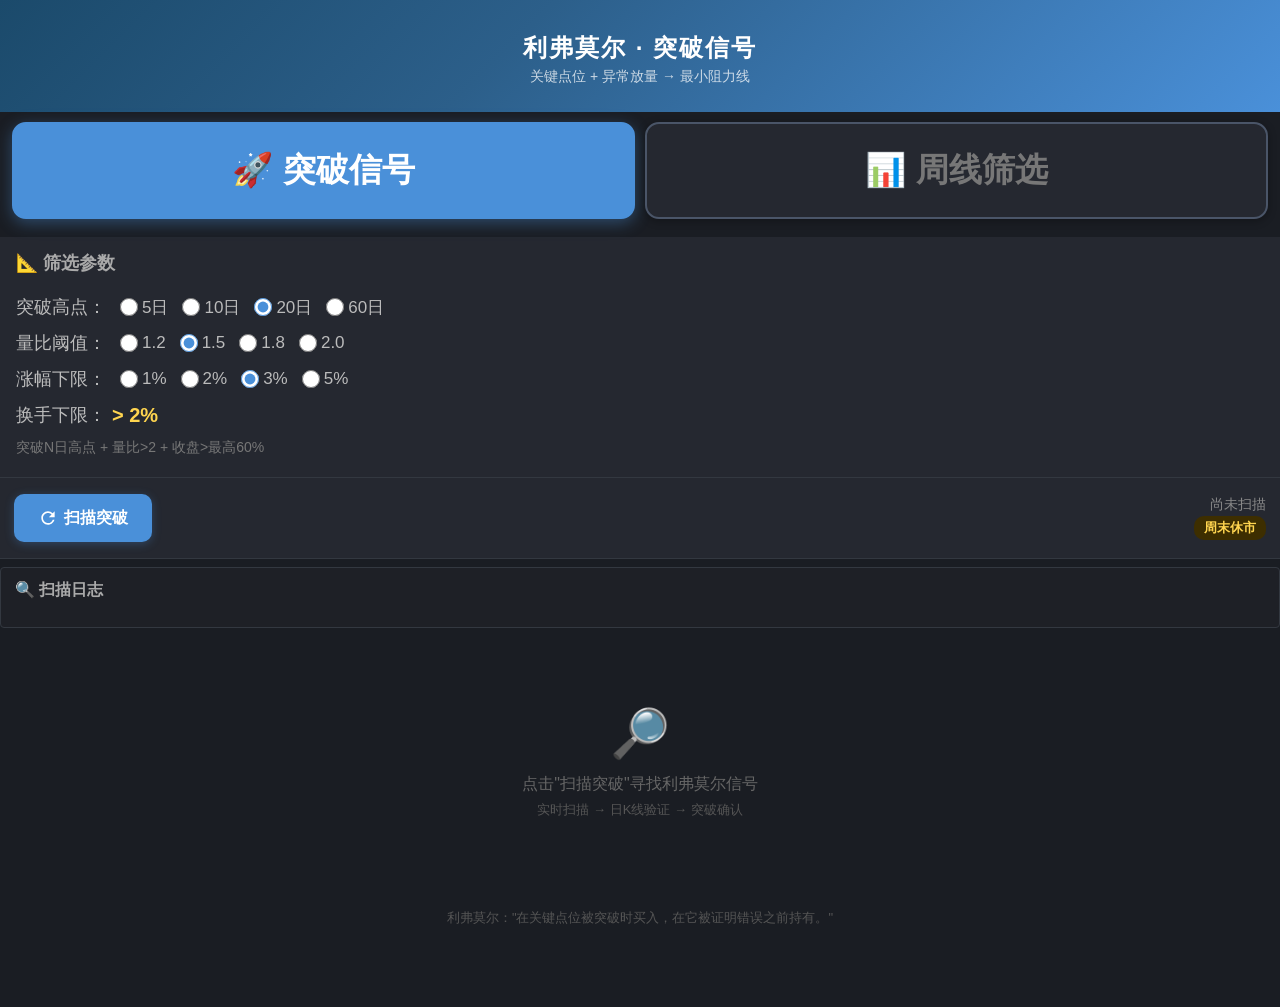
==== index.html @ 4725bd61 "收盘强势阈值从90%降为60%" ====
<!DOCTYPE html>
<html lang="zh-CN">
<head>
    <meta charset="UTF-8">
    <meta name="viewport" content="width=device-width, initial-scale=1.0, viewport-fit=cover">
    <meta name="theme-color" content="#1A1D23">
    <meta name="apple-mobile-web-app-capable" content="yes">
    <meta name="apple-mobile-web-app-status-bar-style" content="black-translucent">
    <meta name="apple-mobile-web-app-title" content="突破信号">
    <meta name="application-name" content="突破信号">
    <title>利弗莫尔突破信号</title>
    <link rel="stylesheet" href="css/style.css?v=3">
    <link rel="manifest" href="manifest.json">
    <link rel="icon" type="image/svg+xml" href="img/icon.svg">
</head>
<body>
    <header class="header">
        <h1 class="header-title">利弗莫尔 · 突破信号</h1>
        <p class="header-subtitle">关键点位 + 异常放量 → 最小阻力线</p>
    </header>

    <!-- 模式切换 -->
    <section class="mode-switch">
        <a href="index.html" class="mode-tab active">🚀 突破信号</a>
        <a href="weekly.html" class="mode-tab">📊 周线筛选</a>
    </section>

    <!-- 参数 -->
    <section class="params-bar" id="paramsBar">
        <div class="params-header">📐 筛选参数</div>
        <div class="params-body" id="paramsBody">
            <div class="param-row">
                <span>突破高点：</span>
                <label class="radio-row"><input type="radio" name="breakDays" id="optDays5"> 5日</label>
                <label class="radio-row"><input type="radio" name="breakDays" id="optDays10"> 10日</label>
                <label class="radio-row"><input type="radio" name="breakDays" id="optDays20" checked> 20日</label>
                <label class="radio-row"><input type="radio" name="breakDays" id="optDays60"> 60日</label>
            </div>
            <div class="param-row">
                <span>量比阈值：</span>
                <label class="radio-row"><input type="radio" name="volRatio" id="optVol12"> 1.2</label>
                <label class="radio-row"><input type="radio" name="volRatio" id="optVol15" checked> 1.5</label>
                <label class="radio-row"><input type="radio" name="volRatio" id="optVol18"> 1.8</label>
                <label class="radio-row"><input type="radio" name="volRatio" id="optVol20"> 2.0</label>
            </div>
            <div class="param-row">
                <span>涨幅下限：</span>
                <label class="radio-row"><input type="radio" name="changeMin" id="optChg1"> 1%</label>
                <label class="radio-row"><input type="radio" name="changeMin" id="optChg2"> 2%</label>
                <label class="radio-row"><input type="radio" name="changeMin" id="optChg3" checked> 3%</label>
                <label class="radio-row"><input type="radio" name="changeMin" id="optChg5"> 5%</label>
            </div>
            <div class="param-row">换手下限：<b>> 2%</b></div>
            <div class="param-row" style="color:#777;font-size:14px;">突破N日高点 + 量比>2 + 收盘>最高60%</div>
        </div>
    </section>

    <!-- 操作 -->
    <section class="action-bar">
        <button id="btnRefresh" class="btn-refresh">
            <svg class="btn-icon-svg" viewBox="0 0 24 24" width="18" height="18"><path d="M17.65 6.35A7.96 7.96 0 0012 4c-4.42 0-7.99 3.58-7.99 8s3.57 8 7.99 8c3.73 0 6.84-2.55 7.73-6h-2.08A5.99 5.99 0 0112 18c-3.31 0-6-2.69-6-6s2.69-6 6-6c1.66 0 3.14.69 4.22 1.78L13 11h7V4l-2.35 2.35z" fill="currentColor"/></svg>
            <span class="btn-text">扫描突破</span>
        </button>
        <div class="refresh-info">
            <span id="lastRefresh" class="last-refresh">尚未扫描</span>
            <span id="marketStatus" class="market-status">--</span>
        </div>
    </section>

    <!-- 加载 -->
    <section id="loadingArea" class="loading-area" style="display:none;">
        <div class="spinner"></div>
        <p id="loadingText" class="loading-text">正在扫描...</p>
        <p id="loadingSub" class="loading-sub"></p>
    </section>

    <!-- 错误 -->
    <section id="errorArea" class="error-area" style="display:none;">
        <p id="errorText" class="error-text"></p>
    </section>

    <!-- 调试 -->
    <section id="debugArea" class="debug-area">
        <div class="debug-header">🔍 扫描日志</div>
        <pre id="debugText" class="debug-text"></pre>
    </section>

    <!-- 结果 -->
    <section id="resultArea" class="result-section" style="display:none;">
        <h2 class="result-title"><span class="result-icon">🚀</span>突破信号<span class="result-badge result-badge-best" id="resultBadge">突破确认</span></h2>
        <p class="result-summary">共 <strong id="countResult">0</strong> 只</p>
        <div id="listResult" class="stock-list"></div>
    </section>

    <!-- 空状态 -->
    <section id="emptyState" class="empty-state">
        <div class="empty-icon">🔎</div>
        <p class="empty-text">点击"扫描突破"寻找利弗莫尔信号</p>
        <p class="empty-hint">实时扫描 → 日K线验证 → 突破确认</p>
    </section>

    <!-- 弹窗 -->
    <section id="modalOverlay" class="modal-overlay" style="display:none;">
        <div class="modal-box">
            <p id="modalMsg" class="modal-msg"></p>
            <div class="modal-btns" id="modalBtns"></div>
        </div>
    </section>

    <footer class="footer">
        <p>利弗莫尔："在关键点位被突破时买入，在它被证明错误之前持有。"</p>
    </footer>

    <script src="js/api.js?v=3"></script>
    <script src="js/filter.js?v=3"></script>
    <script src="js/ui.js?v=3"></script>
    <script src="js/app.js?v=3"></script>
    <script>
        function myAlert(msg) {
            return new Promise(function(resolve) {
                document.getElementById('modalMsg').textContent = msg;
                document.getElementById('modalBtns').innerHTML = '<button class="modal-btn-ok" id="modalOk">确定</button>';
                document.getElementById('modalOverlay').style.display = 'flex';
                document.getElementById('modalOk').onclick = function() {
                    document.getElementById('modalOverlay').style.display = 'none'; resolve();
                };
            });
        }
        function myConfirm(msg) {
            return new Promise(function(resolve) {
                document.getElementById('modalMsg').textContent = msg;
                document.getElementById('modalBtns').innerHTML = '<button class="modal-btn-cancel" id="modalCancel">取消</button><button class="modal-btn-ok" id="modalOk">确定</button>';
                document.getElementById('modalOverlay').style.display = 'flex';
                document.getElementById('modalOk').onclick = function() {
                    document.getElementById('modalOverlay').style.display = 'none'; resolve(true);
                };
                document.getElementById('modalCancel').onclick = function() {
                    document.getElementById('modalOverlay').style.display = 'none'; resolve(false);
                };
            });
        }
        if ('serviceWorker' in navigator) { navigator.serviceWorker.register('sw.js'); }
    </script>
</body>
</html>
---- css/style.css ----
/* ===== 基础 ===== */
*, *::before, *::after { box-sizing: border-box; margin: 0; padding: 0; }

body {
    font-family: -apple-system, BlinkMacSystemFont, "PingFang SC", "Microsoft YaHei", sans-serif;
    font-size: 17px;
    color: #E0E0E0;
    background: #1A1D23;
    min-height: 100vh;
    min-height: 100dvh;
    width: 100%;
    margin: 0;
    padding-bottom: 60px;
    -webkit-font-smoothing: antialiased;
    -webkit-text-size-adjust: 100%;
}
/* 确保所有section全宽 */
.header, .mode-switch, .week-selector, .action-bar,
.loading-area, .error-area, .debug-area, .result-section,
.empty-state, .footer, .params-bar {
    width: 100%;
}

/* ===== 顶部 ===== */
.header {
    background: linear-gradient(135deg, #1B4A6B 0%, #2C5F8A 40%, #4A90D9 100%);
    color: #fff;
    padding: 32px 20px 26px;
    text-align: center;
}
.header-title { font-size: 24px; font-weight: 700; letter-spacing: 2px; }
.header-subtitle { font-size: 14px; opacity: 0.75; margin-top: 4px; }

/* ===== 模式切换 ===== */
.mode-switch {
    display: flex; gap: 10px; background: #1A1D23;
    padding: 10px 12px;
}
.mode-tab {
    flex: 1; padding: 24px 0; text-align: center;
    font-size: 33px; font-weight: 800; text-decoration: none;
    border-radius: 14px; border: 2px solid #4A5568;
    background: #252830; color: #777;
    transition: all 0.2s;
    box-shadow: 0 2px 8px rgba(0,0,0,0.3);
}
.mode-tab.active {
    background: #4A90D9; color: #fff;
    border-color: #4A90D9;
    box-shadow: 0 4px 16px rgba(74,144,217,0.4);
}
.mode-tab:active { transform: scale(0.96); }

/* ===== 周数选择 ===== */
.week-selector {
    background: #252830; padding: 10px 16px 14px;
    display: flex; align-items: center; gap: 8px;
    border-bottom: 1px solid #333840;
}
.week-selector-label { font-size: 17px; color: #CCC; font-weight: 600; }
.week-btn {
    flex: 1; padding: 12px; border: 1.5px solid #4A5568;
    border-radius: 8px; background: #2D3139; font-size: 24px;
    font-weight: 600; color: #999; cursor: pointer;
    transition: all 0.2s; text-align: center;
}
.week-btn.active { background: #4A90D9; color: #fff; border-color: #4A90D9; }

/* ===== 操作栏 ===== */
.action-bar {
    background: #252830;
    padding: 16px;
    display: flex;
    align-items: center;
    justify-content: space-between;
    border-bottom: 1px solid #333840;
}
.btn-refresh {
    display: flex; align-items: center; gap: 6px;
    background: #4A90D9; color: #fff; border: none;
    border-radius: 10px; padding: 12px 24px;
    font-size: 16px; font-weight: 600; cursor: pointer;
    min-height: 48px;
    transition: background 0.2s, transform 0.1s, box-shadow 0.2s;
    box-shadow: 0 2px 10px rgba(74,144,217,0.3);
}
.btn-refresh:hover { background: #3A7BC8; box-shadow: 0 4px 16px rgba(74,144,217,0.4); }
.btn-refresh:active { transform: scale(0.97); }
.btn-refresh:disabled { background: #A0C4E8; cursor: not-allowed; box-shadow: none; }
.btn-icon-svg { flex-shrink: 0; width: 20px; height: 20px; }
.refresh-info { text-align: right; }
.last-refresh { display: block; font-size: 14px; color: #888; }
.market-status { display: inline-block; margin-top: 2px; padding: 3px 10px; border-radius: 10px; font-size: 13px; font-weight: 600; }
.market-status.trading { background: #1A3D1A; color: #66BB6A; }
.market-status.closed { background: #3D2E00; color: #FFD54F; }
.btn-install { background: #2D3139; color: #4A90D9; border: 1.5px solid #4A90D9; border-radius: 8px; padding: 8px 14px; font-size: 14px; font-weight: 600; cursor: pointer; white-space: nowrap; }

/* ===== 筛选参数 ===== */
.params-bar { background: #252830; margin: 8px 0 0; border-bottom: 1px solid #333840; }
.params-header {
    padding: 14px 16px;
    font-size: 18px; color: #AAA; font-weight: 600;
    user-select: none;
}
.params-body { padding: 0 16px 14px; display: block; }
.param-row { font-size: 18px; color: #BBB; padding: 6px 0; display: flex; align-items: center; gap: 6px; }
.param-row b { color: #FFD54F; font-size: 20px; }

/* ===== 加载 ===== */
.loading-area { background: #252830; padding: 44px 20px; text-align: center; margin: 8px 0; }
.spinner {
    width: 36px; height: 36px;
    border: 3px solid #333840; border-top-color: #4A90D9;
    border-radius: 50%; animation: spin 0.7s linear infinite;
    margin: 0 auto 12px;
}
@keyframes spin { to { transform: rotate(360deg); } }
.loading-text { color: #AAA; font-size: 16px; }
.loading-sub { font-size: 14px; color: #777; margin-top: 4px; }

/* ===== 错误 ===== */
.error-area {
    background: #3D1A1A; margin: 8px 0; padding: 16px 18px;
    border-radius: 8px; border-left: 4px solid #FF6B6B;
}
.error-text { color: #FF8A80; font-size: 15px; }

/* ===== 调试 ===== */
.debug-area { background: #1E2026; margin: 8px 0; border: 1px solid #333840; border-radius: 4px; }
.debug-header { font-size: 16px; font-weight: 600; color: #AAA; padding: 12px 14px; }
.debug-text {
    font-size: 18px; font-family: "SF Mono","Menlo","Consolas",monospace;
    color: #CCC; padding: 0 14px 14px;
    white-space: pre-wrap; word-break: break-all;
    max-height: 400px; overflow-y: auto; line-height: 1.6;
}

/* ===== 结果区 ===== */
.result-section { margin: 8px 0; }
.result-title {
    background: #252830; padding: 16px; font-size: 16px;
    font-weight: 700; color: #CCC;
    display: flex; align-items: center; gap: 8px;
    border-radius: 10px 10px 0 0;
}
.result-icon { font-size: 20px; }
.result-badge {
    font-size: 12px; font-weight: 500; background: #333840;
    color: #FFD54F; padding: 4px 10px; border-radius: 8px;
}
.result-badge-best { background: #3D2E00; color: #FFD54F; }
.result-summary {
    background: #252830; padding: 8px 16px 12px;
    font-size: 15px; color: #AAA; border-bottom: 1px solid #333840;
}
.result-summary strong { color: #FFD54F; font-size: 24px; }

/* ===== 周涨跌标签 ===== */
.weekly-changes {
    display: flex; gap: 8px; flex-wrap: wrap;
    margin-top: 12px; padding-top: 10px;
    border-top: 1px solid #333840;
}
.week-chip {
    padding: 5px 10px; border-radius: 6px;
    font-size: 13px; font-weight: 600;
}
.week-chip.up { background: #3D1A1A; color: #FF6B6B; }
.week-chip.down { background: #1A3D1A; color: #66BB6A; }

/* ===== 股票卡片 ===== */
.stock-list { background: #1A1D23; padding: 10px 14px 14px; border-radius: 0 0 10px 10px; }
.stock-card {
    background: #252830; border-radius: 12px;
    padding: 16px; margin-bottom: 10px;
    box-shadow: 0 1px 6px rgba(0,0,0,0.3);
}
.stock-card:last-child { margin-bottom: 0; }
.stock-card-header {
    display: flex; justify-content: space-between;
    align-items: flex-start; margin-bottom: 12px;
}
.stock-code { font-size: 14px; color: #777; font-family: "SF Mono","Menlo","Consolas",monospace; margin-right: 8px; }
.stock-name { font-size: 18px; font-weight: 700; color: #E0E0E0; }
.stock-change { font-size: 17px; font-weight: 700; padding: 4px 12px; border-radius: 6px; white-space: nowrap; }
.stock-change.up { color: #FF6B6B; background: #3D1A1A; }
.stock-change.down { color: #66BB6A; background: #1A3D1A; }
.stock-details { display: grid; grid-template-columns: 1fr 1fr; gap: 8px 16px; }
.detail-item { font-size: 14px; }
.detail-label { color: #777; display: block; margin-bottom: 2px; }
.detail-value { color: #CCC; font-weight: 600; }
.detail-next { grid-column: 1 / -1; }
.next-change { font-size: 16px; font-weight: 700; }
.next-change.up { color: #E53935; }
.next-change.down { color: #43A047; }

/* ===== 突破徽章 ===== */
.breakout-badges {
    display: flex; gap: 8px; flex-wrap: wrap;
    margin-top: 12px; padding-top: 10px;
    border-top: 1px solid #333840;
}
.break-badge {
    padding: 6px 12px; border-radius: 6px;
    font-size: 15px; font-weight: 700;
}
.break-badge.fire { background: #3D1A1A; color: #FF6B6B; }
.break-badge.vol { background: #1A2D3D; color: #64B5F6; }
.break-badge.strong { background: #1A3D1A; color: #66BB6A; }

/* ===== 单选按钮行 ===== */
.radio-row {
    display: inline-flex; align-items: center; gap: 4px;
    font-size: 17px; color: #BBB; cursor: pointer;
    margin-left: 8px;
}
.radio-row input[type="radio"] { width: 18px; height: 18px; accent-color: #4A90D9; }

/* ===== 空状态 ===== */
.empty-state { padding: 70px 20px; text-align: center; color: #666; }
.empty-icon { font-size: 48px; margin-bottom: 12px; }
.empty-text { font-size: 16px; margin-bottom: 6px; }
.empty-hint { font-size: 13px; color: #555; }

/* ===== 自定义弹窗 ===== */
.modal-overlay {
    position: fixed; top: 0; left: 0; right: 0; bottom: 0;
    background: rgba(0,0,0,0.7); z-index: 9999;
    display: flex; align-items: center; justify-content: center;
}
.modal-box {
    background: #2D3139; border-radius: 20px; padding: 40px 32px 28px;
    width: 90%; max-width: 420px; text-align: center;
    box-shadow: 0 12px 40px rgba(0,0,0,0.5);
}
.modal-msg { font-size: 22px; color: #E0E0E0; margin-bottom: 28px; line-height: 1.5; }
.modal-btns { display: flex; gap: 16px; justify-content: center; }
.modal-btns button {
    flex: 1; padding: 16px; border-radius: 12px; border: none;
    font-size: 20px; font-weight: 600; cursor: pointer;
    min-height: 56px;
}
.modal-btn-ok { background: #4A90D9; color: #fff; }
.modal-btn-cancel { background: #444A55; color: #CCC; }

/* ===== 底部 ===== */
.footer { text-align: center; padding: 20px; font-size: 13px; color: #555; }

/* ===== 手机全宽适配 ===== */
.stock-details { gap: 10px 20px; }
.detail-item { font-size: 15px; }
.stock-card { padding: 18px 16px; margin-bottom: 12px; }
.action-bar { padding: 16px 14px; }
.result-title { padding: 18px 14px; font-size: 18px; }
.refresh-info { text-align: right; }
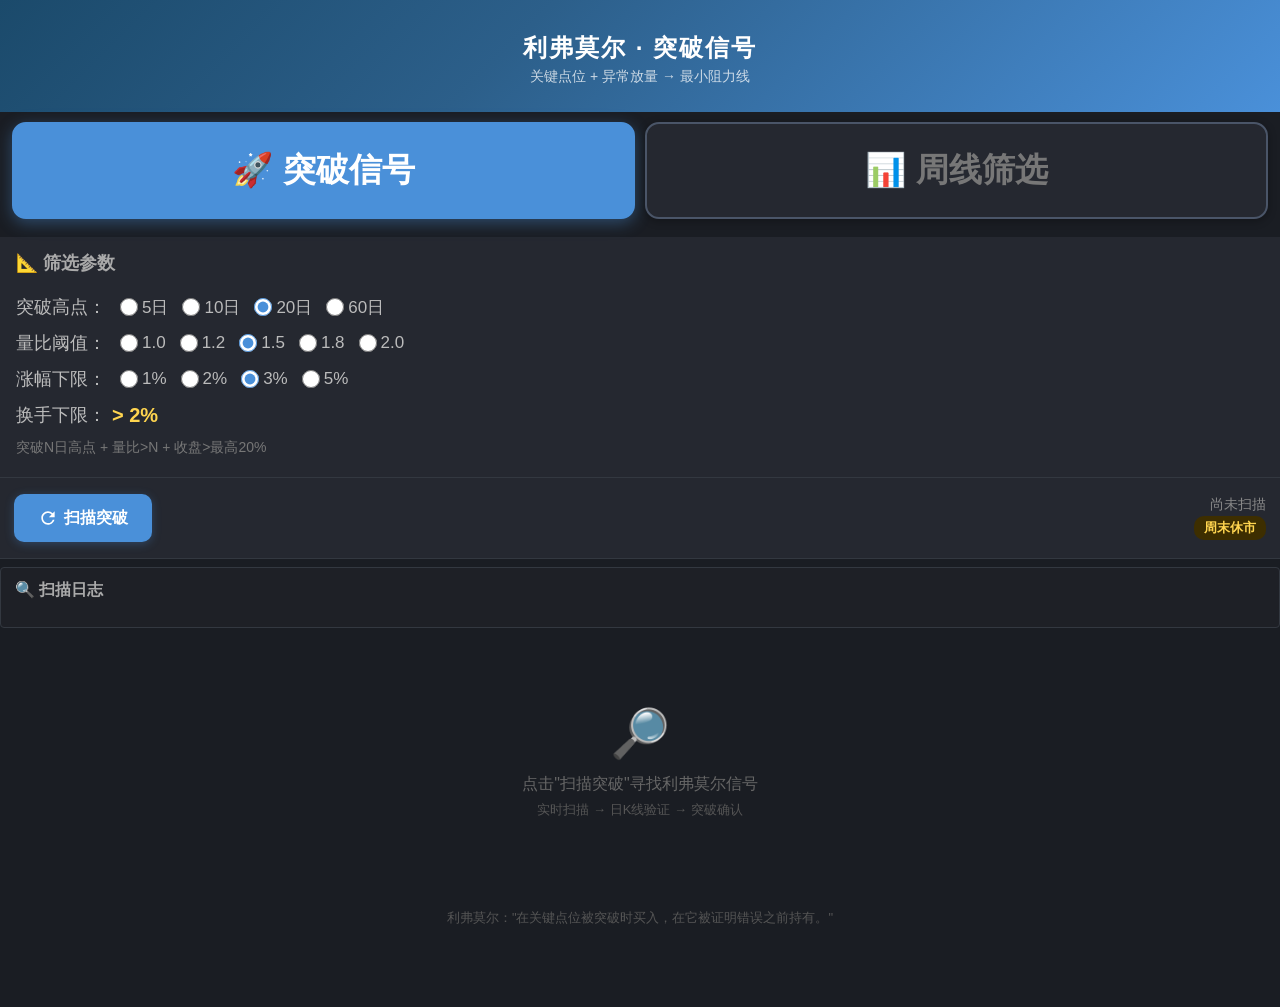
==== commit 9ad671de: "修复关键bug:日K线含今天导致突破永远失败；收盘阈值20%；量比加1.0选项" ====
--- a/index.html
+++ b/index.html
@@ -38,6 +38,7 @@
             </div>
             <div class="param-row">
                 <span>量比阈值：</span>
+                <label class="radio-row"><input type="radio" name="volRatio" id="optVol10"> 1.0</label>
                 <label class="radio-row"><input type="radio" name="volRatio" id="optVol12"> 1.2</label>
                 <label class="radio-row"><input type="radio" name="volRatio" id="optVol15" checked> 1.5</label>
                 <label class="radio-row"><input type="radio" name="volRatio" id="optVol18"> 1.8</label>
@@ -51,7 +52,7 @@
                 <label class="radio-row"><input type="radio" name="changeMin" id="optChg5"> 5%</label>
             </div>
             <div class="param-row">换手下限：<b>> 2%</b></div>
-            <div class="param-row" style="color:#777;font-size:14px;">突破N日高点 + 量比>2 + 收盘>最高60%</div>
+            <div class="param-row" style="color:#777;font-size:14px;">突破N日高点 + 量比>N + 收盘>最高20%</div>
         </div>
     </section>
 
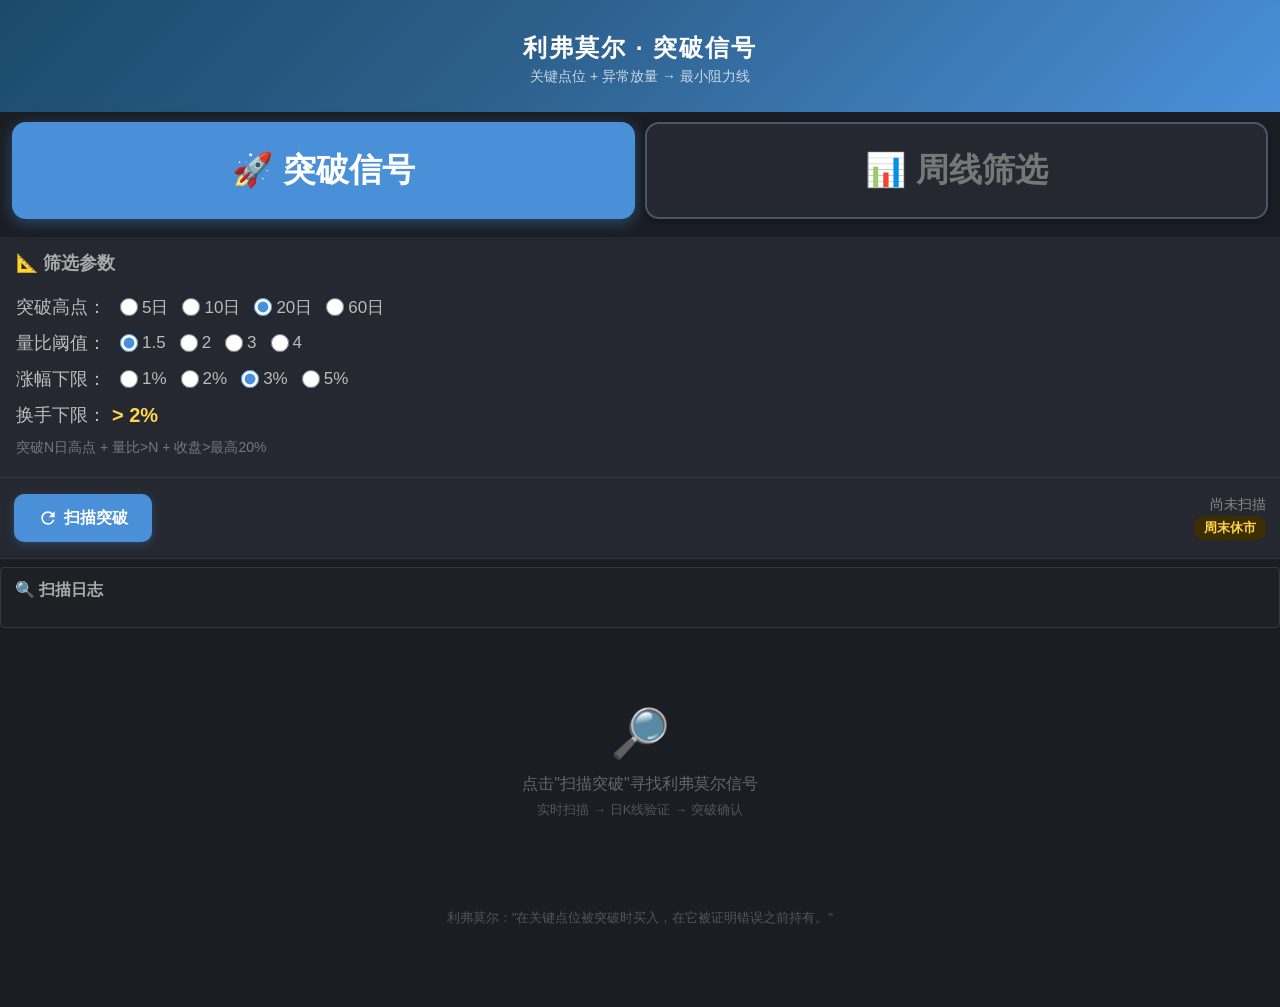
==== commit 262a99c3: "量比选项改为1.5/2/3/4" ====
--- a/index.html
+++ b/index.html
@@ -38,11 +38,10 @@
             </div>
             <div class="param-row">
                 <span>量比阈值：</span>
-                <label class="radio-row"><input type="radio" name="volRatio" id="optVol10"> 1.0</label>
-                <label class="radio-row"><input type="radio" name="volRatio" id="optVol12"> 1.2</label>
                 <label class="radio-row"><input type="radio" name="volRatio" id="optVol15" checked> 1.5</label>
-                <label class="radio-row"><input type="radio" name="volRatio" id="optVol18"> 1.8</label>
-                <label class="radio-row"><input type="radio" name="volRatio" id="optVol20"> 2.0</label>
+                <label class="radio-row"><input type="radio" name="volRatio" id="optVol2"> 2</label>
+                <label class="radio-row"><input type="radio" name="volRatio" id="optVol3"> 3</label>
+                <label class="radio-row"><input type="radio" name="volRatio" id="optVol4"> 4</label>
             </div>
             <div class="param-row">
                 <span>涨幅下限：</span>
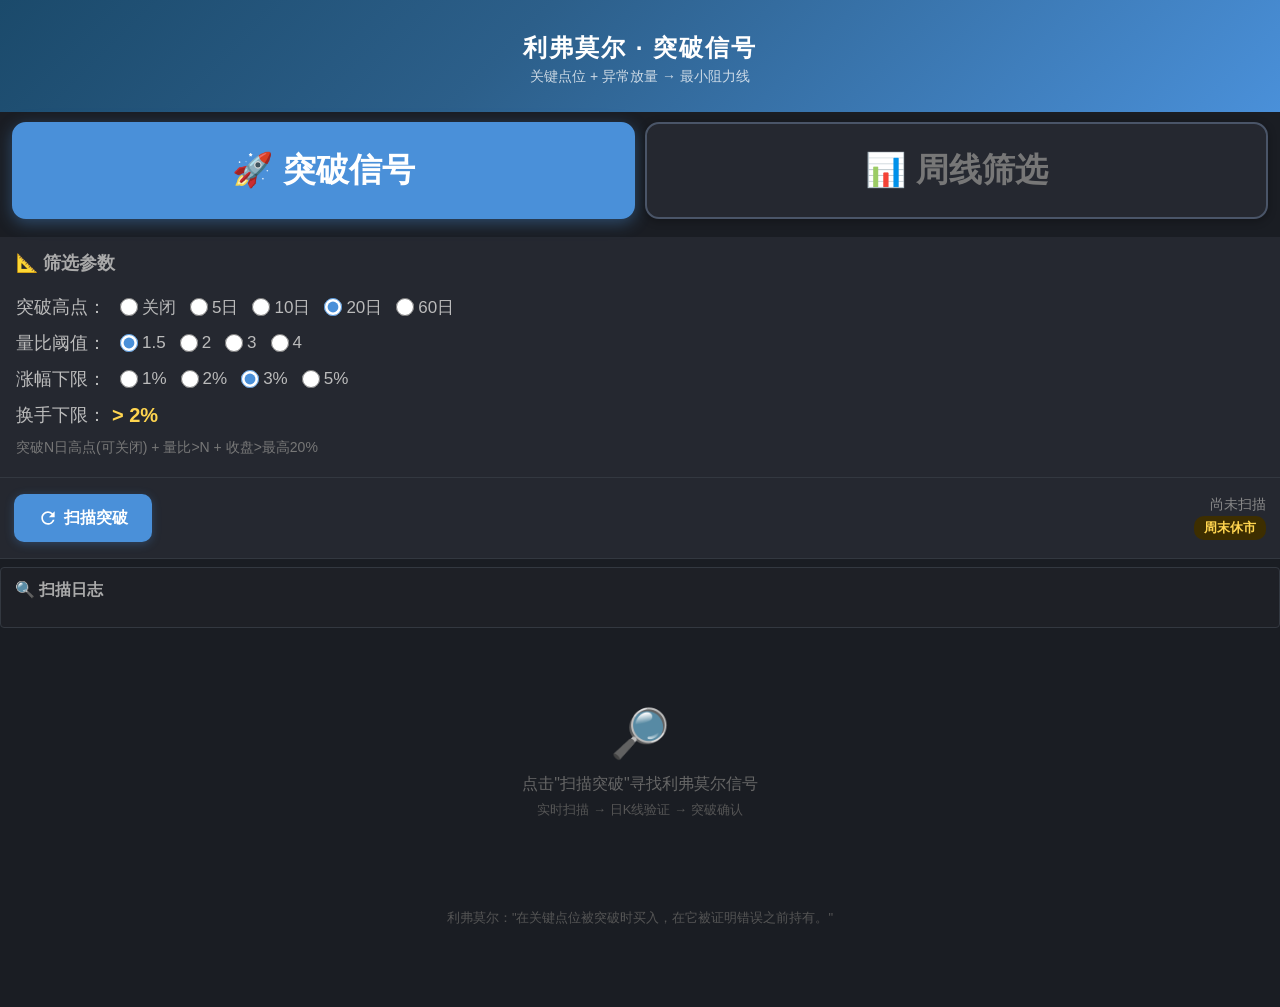
==== commit da5f9486: "突破高点增加关闭选项；量比固定20日均量不受突破天数影响" ====
--- a/index.html
+++ b/index.html
@@ -31,6 +31,7 @@
         <div class="params-body" id="paramsBody">
             <div class="param-row">
                 <span>突破高点：</span>
+                <label class="radio-row"><input type="radio" name="breakDays" id="optDaysOff"> 关闭</label>
                 <label class="radio-row"><input type="radio" name="breakDays" id="optDays5"> 5日</label>
                 <label class="radio-row"><input type="radio" name="breakDays" id="optDays10"> 10日</label>
                 <label class="radio-row"><input type="radio" name="breakDays" id="optDays20" checked> 20日</label>
@@ -51,7 +52,7 @@
                 <label class="radio-row"><input type="radio" name="changeMin" id="optChg5"> 5%</label>
             </div>
             <div class="param-row">换手下限：<b>> 2%</b></div>
-            <div class="param-row" style="color:#777;font-size:14px;">突破N日高点 + 量比>N + 收盘>最高20%</div>
+            <div class="param-row" style="color:#777;font-size:14px;">突破N日高点(可关闭) + 量比>N + 收盘>最高20%</div>
         </div>
     </section>
 
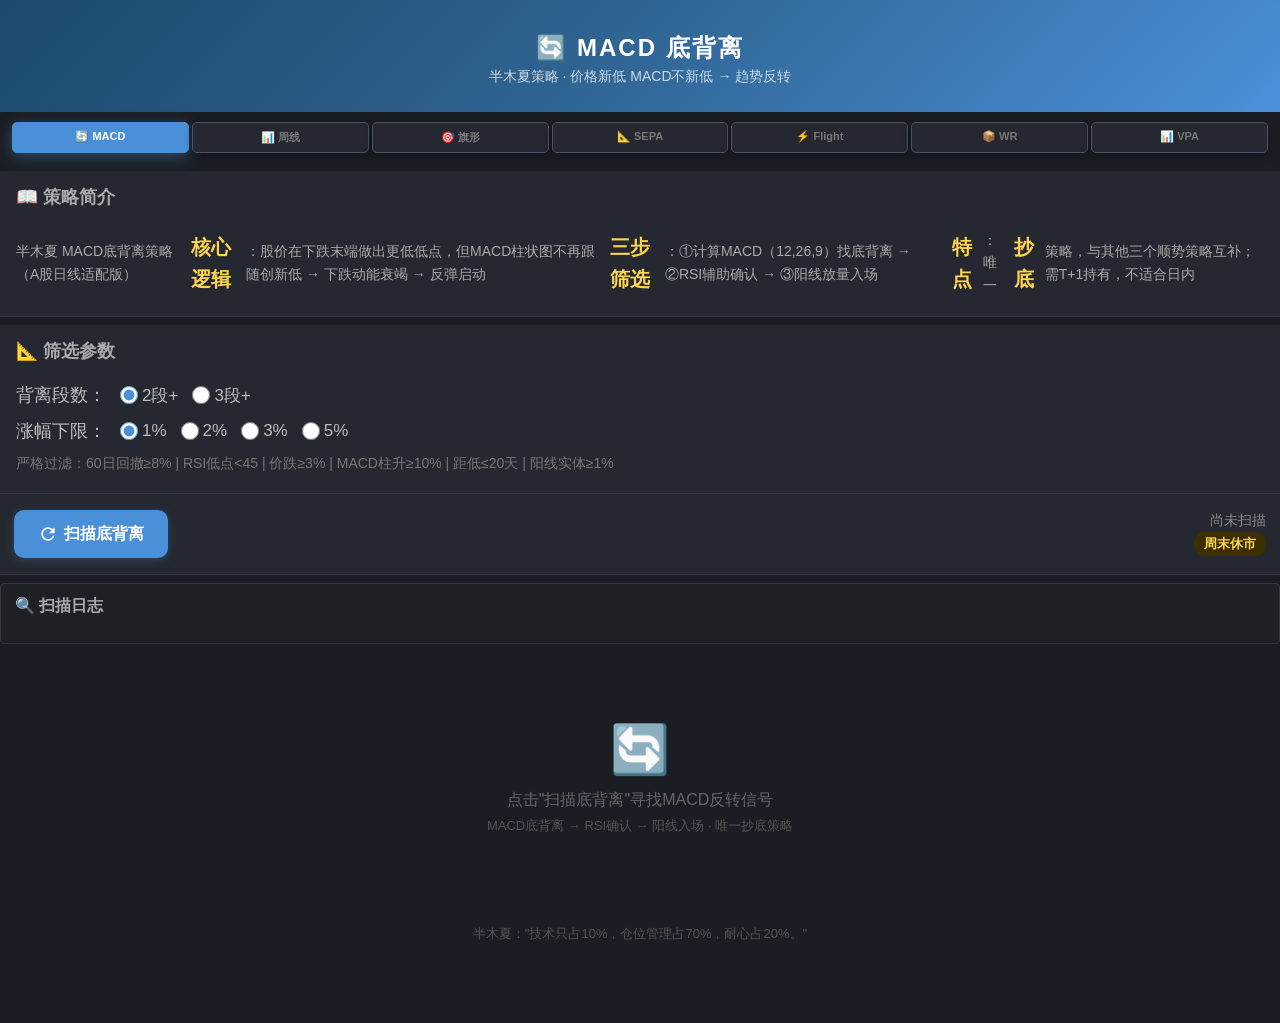
==== commit 0d603373: "新增VPA量价分析模型: 周K线级别Wyckoff量价分析+趋势识别+11种模式检测" ====
--- a/index.html
+++ b/index.html
@@ -6,23 +6,41 @@
     <meta name="theme-color" content="#1A1D23">
     <meta name="apple-mobile-web-app-capable" content="yes">
     <meta name="apple-mobile-web-app-status-bar-style" content="black-translucent">
-    <meta name="apple-mobile-web-app-title" content="突破信号">
-    <meta name="application-name" content="突破信号">
-    <title>利弗莫尔突破信号</title>
-    <link rel="stylesheet" href="css/style.css?v=3">
+    <meta name="apple-mobile-web-app-title" content="MACD选股">
+    <meta name="application-name" content="MACD选股">
+    <title>MACD底背离 - A股</title>
+    <link rel="stylesheet" href="css/style.css?v=6">
     <link rel="manifest" href="manifest.json">
     <link rel="icon" type="image/svg+xml" href="img/icon.svg">
 </head>
 <body>
     <header class="header">
-        <h1 class="header-title">利弗莫尔 · 突破信号</h1>
-        <p class="header-subtitle">关键点位 + 异常放量 → 最小阻力线</p>
+        <h1 class="header-title">🔄 MACD 底背离</h1>
+        <p class="header-subtitle">半木夏策略 · 价格新低 MACD不新低 → 趋势反转</p>
     </header>
 
     <!-- 模式切换 -->
     <section class="mode-switch">
-        <a href="index.html" class="mode-tab active">🚀 突破信号</a>
-        <a href="weekly.html" class="mode-tab">📊 周线筛选</a>
+        <a href="index.html" class="mode-tab active">🔄 MACD</a>
+        <a href="weekly.html" class="mode-tab">📊 周线</a>
+        <a href="flag.html" class="mode-tab">🎯 旗形</a>
+        <a href="minervini.html" class="mode-tab">📐 SEPA</a>
+        <a href="flight.html" class="mode-tab">⚡ Flight</a>
+        <a href="williams.html" class="mode-tab">📦 WR</a>
+        <a href="vpa.html" class="mode-tab">📊 VPA</a>
+    </section>
+
+    <!-- 策略简介 -->
+    <section class="params-bar">
+        <div class="params-header">📖 策略简介</div>
+        <div class="params-body">
+            <div class="param-row" style="color:#aaa;font-size:14px;line-height:1.6;">
+                半木夏 MACD底背离策略（A股日线适配版）<br>
+                <b>核心逻辑</b>：股价在下跌末端做出更低低点，但MACD柱状图不再跟随创新低 → 下跌动能衰竭 → 反弹启动<br>
+                <b>三步筛选</b>：①计算MACD（12,26,9）找底背离 → ②RSI辅助确认 → ③阳线放量入场<br>
+                <b>特点</b>：唯一<b>抄底</b>策略，与其他三个顺势策略互补；需T+1持有，不适合日内
+            </div>
+        </div>
     </section>
 
     <!-- 参数 -->
@@ -30,29 +48,20 @@
         <div class="params-header">📐 筛选参数</div>
         <div class="params-body" id="paramsBody">
             <div class="param-row">
-                <span>突破高点：</span>
-                <label class="radio-row"><input type="radio" name="breakDays" id="optDaysOff"> 关闭</label>
-                <label class="radio-row"><input type="radio" name="breakDays" id="optDays5"> 5日</label>
-                <label class="radio-row"><input type="radio" name="breakDays" id="optDays10"> 10日</label>
-                <label class="radio-row"><input type="radio" name="breakDays" id="optDays20" checked> 20日</label>
-                <label class="radio-row"><input type="radio" name="breakDays" id="optDays60"> 60日</label>
-            </div>
-            <div class="param-row">
-                <span>量比阈值：</span>
-                <label class="radio-row"><input type="radio" name="volRatio" id="optVol15" checked> 1.5</label>
-                <label class="radio-row"><input type="radio" name="volRatio" id="optVol2"> 2</label>
-                <label class="radio-row"><input type="radio" name="volRatio" id="optVol3"> 3</label>
-                <label class="radio-row"><input type="radio" name="volRatio" id="optVol4"> 4</label>
+                <span>背离段数：</span>
+                <label class="radio-row"><input type="radio" name="divSegments" id="optDiv2" checked> 2段+</label>
+                <label class="radio-row"><input type="radio" name="divSegments" id="optDiv3"> 3段+</label>
             </div>
             <div class="param-row">
                 <span>涨幅下限：</span>
-                <label class="radio-row"><input type="radio" name="changeMin" id="optChg1"> 1%</label>
+                <label class="radio-row"><input type="radio" name="changeMin" id="optChg1" checked> 1%</label>
                 <label class="radio-row"><input type="radio" name="changeMin" id="optChg2"> 2%</label>
-                <label class="radio-row"><input type="radio" name="changeMin" id="optChg3" checked> 3%</label>
+                <label class="radio-row"><input type="radio" name="changeMin" id="optChg3"> 3%</label>
                 <label class="radio-row"><input type="radio" name="changeMin" id="optChg5"> 5%</label>
             </div>
-            <div class="param-row">换手下限：<b>> 2%</b></div>
-            <div class="param-row" style="color:#777;font-size:14px;">突破N日高点(可关闭) + 量比>N + 收盘>最高20%</div>
+            <div class="param-row" style="color:#777;font-size:14px;">
+                严格过滤：60日回撤≥8% | RSI低点&lt;45 | 价跌≥3% | MACD柱升≥10% | 距低≤20天 | 阳线实体≥1%
+            </div>
         </div>
     </section>
 
@@ -60,7 +69,7 @@
     <section class="action-bar">
         <button id="btnRefresh" class="btn-refresh">
             <svg class="btn-icon-svg" viewBox="0 0 24 24" width="18" height="18"><path d="M17.65 6.35A7.96 7.96 0 0012 4c-4.42 0-7.99 3.58-7.99 8s3.57 8 7.99 8c3.73 0 6.84-2.55 7.73-6h-2.08A5.99 5.99 0 0112 18c-3.31 0-6-2.69-6-6s2.69-6 6-6c1.66 0 3.14.69 4.22 1.78L13 11h7V4l-2.35 2.35z" fill="currentColor"/></svg>
-            <span class="btn-text">扫描突破</span>
+            <span class="btn-text">扫描底背离</span>
         </button>
         <div class="refresh-info">
             <span id="lastRefresh" class="last-refresh">尚未扫描</span>
@@ -71,7 +80,7 @@
     <!-- 加载 -->
     <section id="loadingArea" class="loading-area" style="display:none;">
         <div class="spinner"></div>
-        <p id="loadingText" class="loading-text">正在扫描...</p>
+        <p id="loadingText" class="loading-text">正在计算MACD...</p>
         <p id="loadingSub" class="loading-sub"></p>
     </section>
 
@@ -88,16 +97,16 @@
 
     <!-- 结果 -->
     <section id="resultArea" class="result-section" style="display:none;">
-        <h2 class="result-title"><span class="result-icon">🚀</span>突破信号<span class="result-badge result-badge-best" id="resultBadge">突破确认</span></h2>
+        <h2 class="result-title"><span class="result-icon">🔄</span>MACD底背离<span class="result-badge result-badge-best" id="resultBadge">反转信号</span></h2>
         <p class="result-summary">共 <strong id="countResult">0</strong> 只</p>
         <div id="listResult" class="stock-list"></div>
     </section>
 
     <!-- 空状态 -->
     <section id="emptyState" class="empty-state">
-        <div class="empty-icon">🔎</div>
-        <p class="empty-text">点击"扫描突破"寻找利弗莫尔信号</p>
-        <p class="empty-hint">实时扫描 → 日K线验证 → 突破确认</p>
+        <div class="empty-icon">🔄</div>
+        <p class="empty-text">点击"扫描底背离"寻找MACD反转信号</p>
+        <p class="empty-hint">MACD底背离 → RSI确认 → 阳线入场 · 唯一抄底策略</p>
     </section>
 
     <!-- 弹窗 -->
@@ -109,13 +118,9 @@
     </section>
 
     <footer class="footer">
-        <p>利弗莫尔："在关键点位被突破时买入，在它被证明错误之前持有。"</p>
+        <p>半木夏："技术只占10%，仓位管理占70%，耐心占20%。"</p>
     </footer>
 
-    <script src="js/api.js?v=3"></script>
-    <script src="js/filter.js?v=3"></script>
-    <script src="js/ui.js?v=3"></script>
-    <script src="js/app.js?v=3"></script>
     <script>
         function myAlert(msg) {
             return new Promise(function(resolve) {
@@ -142,5 +147,8 @@
         }
         if ('serviceWorker' in navigator) { navigator.serviceWorker.register('sw.js'); }
     </script>
+    <script src="js/api.js?v=6"></script>
+    <script src="js/ui.js?v=6"></script>
+    <script src="js/macd.js?v=6"></script>
 </body>
 </html>
--- a/css/style.css
+++ b/css/style.css
@@ -253,3 +253,119 @@
 .action-bar { padding: 16px 14px; }
 .result-title { padding: 18px 14px; font-size: 18px; }
 .refresh-info { text-align: right; }
+
+/* ===== 高窄旗形卡片 ===== */
+.flag-path {
+    display: flex; align-items: center; gap: 6px;
+    padding: 12px 0 8px; flex-wrap: wrap;
+}
+.flag-step {
+    padding: 5px 10px; border-radius: 6px;
+    font-size: 13px; font-weight: 600;
+    background: #252830; color: #CCC;
+}
+.flag-step.fire {
+    background: #FF6B35; color: #fff;
+}
+.flag-arrow {
+    color: #555; font-size: 14px;
+}
+.flag-detail-row {
+    display: flex; gap: 8px; padding: 3px 0;
+    font-size: 12px; color: #999;
+}
+.flag-label {
+    min-width: 42px; color: #666; font-weight: 600;
+}
+.flag-val {
+    color: #BBB;
+}
+
+/* ===== SEPA趋势模板卡片 ===== */
+.sepa-row {
+    display: flex; align-items: center; gap: 10px;
+    padding: 8px 0 4px;
+}
+.sepa-label {
+    font-size: 13px; font-weight: 700; color: #888;
+    min-width: 80px;
+}
+.sepa-checks {
+    display: flex; gap: 4px; flex-wrap: wrap;
+}
+.sepa-check {
+    width: 16px; height: 16px; border-radius: 3px;
+    display: inline-block;
+}
+.sepa-check.pass {
+    background: #27AE60;
+    box-shadow: 0 0 4px rgba(39,174,96,0.4);
+}
+.sepa-check.fail {
+    background: #444A55;
+}
+
+/* ===== MACD背离卡片 ===== */
+.macd-div-dot {
+    display: inline-block; padding: 2px 7px; margin: 2px 3px;
+    background: #2A1A2E; border-radius: 4px;
+    font-size: 11px; color: #E91E63;
+    border: 1px solid #3A1A3E;
+}
+
+/* ===== 6标签模式适配 ===== */
+.mode-tab {
+    padding: 8px 0;
+    font-size: 12px;
+    border-radius: 6px;
+    border-width: 1px;
+}
+.mode-switch { gap: 3px; }
+
+/* ===== VPA 量价分析 ===== */
+.section-label {
+    padding: 10px 14px 6px; font-size: 14px; font-weight: 700;
+    color: #CCC; background: #1A1D23;
+}
+.result-table {
+    width: 100%; border-collapse: collapse;
+    font-size: 13px; color: #CCC;
+}
+.result-table thead th {
+    background: #252830; padding: 8px 6px;
+    font-size: 11px; color: #888; text-align: left;
+    position: sticky; top: 0;
+}
+.result-table tbody td {
+    padding: 9px 6px; border-bottom: 1px solid #222;
+    vertical-align: middle;
+}
+.result-table tbody tr:hover { background: #1E2030; }
+.vpa-row { cursor: pointer; transition: background 0.15s; }
+.vpa-row:active { background: #252840; }
+.vpa-detail td { font-size: 12px; }
+.score-high { color: #27AE60; }
+.score-low { color: #E74C3C; }
+.up { color: #E74C3C; }
+.down { color: #27AE60; }
+.loading-area {
+    display: flex; flex-direction: column; align-items: center;
+    justify-content: center; padding: 40px 20px;
+}
+.spinner {
+    width: 40px; height: 40px;
+    border: 3px solid #333; border-top: 3px solid #4A90D9;
+    border-radius: 50%; animation: spin 0.8s linear infinite;
+    margin-bottom: 16px;
+}
+@keyframes spin { to { transform: rotate(360deg); } }
+.loading-text { font-size: 16px; color: #CCC; margin: 0 0 4px; }
+.loading-sub { font-size: 13px; color: #777; margin: 0; }
+
+/* ===== 7标签模式适配（加了VPA）===== */
+.mode-tab {
+    padding: 7px 0;
+    font-size: 11px;
+    border-radius: 5px;
+    border-width: 1px;
+}
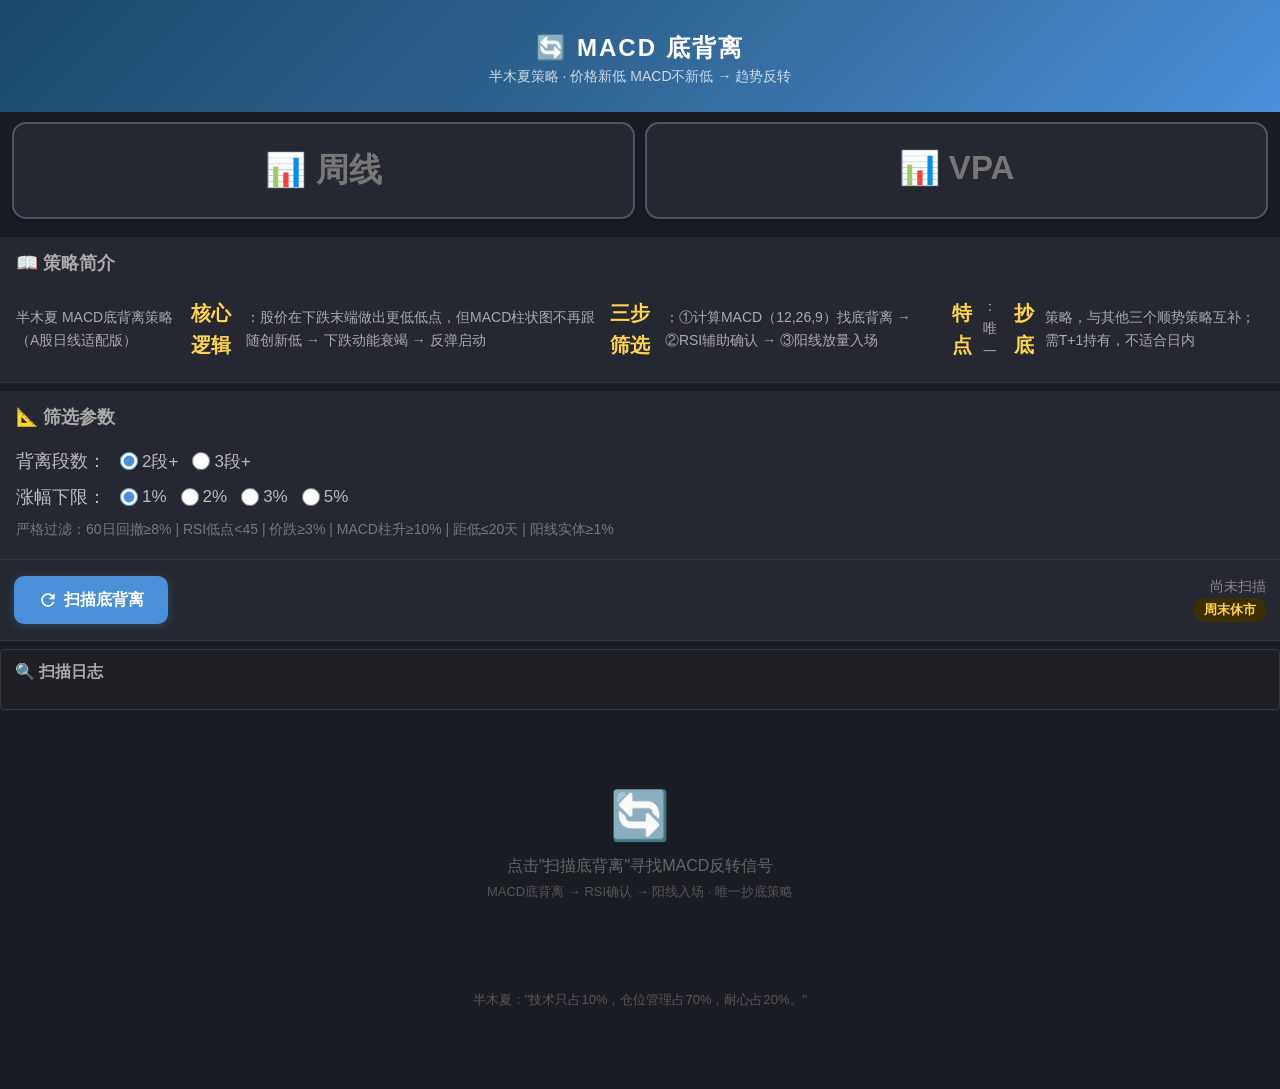
==== commit 56a53980: "精简App界面: 只保留周线和VPA两个策略，移除突破/旗形/SEPA/Flight/WR导航" ====
--- a/index.html
+++ b/index.html
@@ -21,12 +21,7 @@
 
     <!-- 模式切换 -->
     <section class="mode-switch">
-        <a href="index.html" class="mode-tab active">🔄 MACD</a>
         <a href="weekly.html" class="mode-tab">📊 周线</a>
-        <a href="flag.html" class="mode-tab">🎯 旗形</a>
-        <a href="minervini.html" class="mode-tab">📐 SEPA</a>
-        <a href="flight.html" class="mode-tab">⚡ Flight</a>
-        <a href="williams.html" class="mode-tab">📦 WR</a>
         <a href="vpa.html" class="mode-tab">📊 VPA</a>
     </section>
 
--- a/css/style.css
+++ b/css/style.css
@@ -313,14 +313,8 @@
     border: 1px solid #3A1A3E;
 }
 
-/* ===== 6标签模式适配 ===== */
-.mode-tab {
-    padding: 8px 0;
-    font-size: 12px;
-    border-radius: 6px;
-    border-width: 1px;
-}
-.mode-switch { gap: 3px; }
+/* ===== 双标签模式（仅周线+VPA）===== */
+.mode-switch { gap: 10px; }
 
 /* ===== VPA 量价分析 ===== */
 .section-label {
@@ -361,11 +355,3 @@
 @keyframes spin { to { transform: rotate(360deg); } }
 .loading-text { font-size: 16px; color: #CCC; margin: 0 0 4px; }
 .loading-sub { font-size: 13px; color: #777; margin: 0; }
-
-/* ===== 7标签模式适配（加了VPA）===== */
-.mode-tab {
-    padding: 7px 0;
-    font-size: 11px;
-    border-radius: 5px;
-    border-width: 1px;
-}
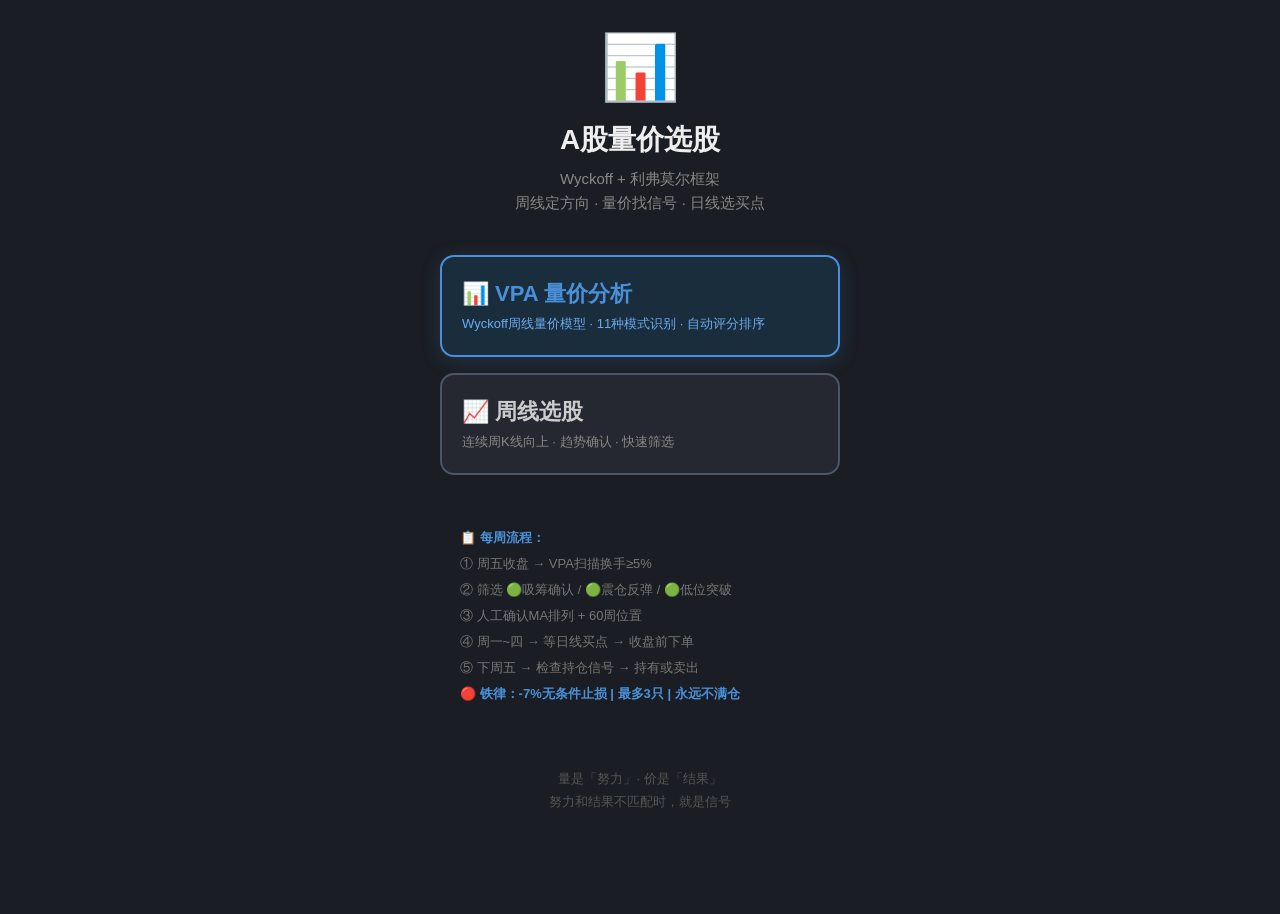
==== commit 4597eced: "精简: 删除5个策略页面及JS(突破/旗形/SEPA/Flight/WR)，仅保留周线+VPA，首页改为简洁启动页" ====
--- a/index.html
+++ b/index.html
@@ -6,144 +6,83 @@
     <meta name="theme-color" content="#1A1D23">
     <meta name="apple-mobile-web-app-capable" content="yes">
     <meta name="apple-mobile-web-app-status-bar-style" content="black-translucent">
-    <meta name="apple-mobile-web-app-title" content="MACD选股">
-    <meta name="application-name" content="MACD选股">
-    <title>MACD底背离 - A股</title>
-    <link rel="stylesheet" href="css/style.css?v=6">
+    <meta name="apple-mobile-web-app-title" content="A股选股">
+    <title>A股量价选股</title>
+    <link rel="stylesheet" href="css/style.css?v=9">
     <link rel="manifest" href="manifest.json">
     <link rel="icon" type="image/svg+xml" href="img/icon.svg">
+    <style>
+        .landing { text-align: center; padding: 30px 16px; }
+        .landing-icon { font-size: 64px; margin-bottom: 16px; }
+        .landing-title { font-size: 28px; font-weight: 800; color: #EEE; margin: 0 0 8px; }
+        .landing-sub { font-size: 15px; color: #888; margin: 0 0 40px; line-height: 1.6; }
+        .landing-btns { display: flex; flex-direction: column; gap: 16px; max-width: 400px; margin: 0 auto; }
+        .landing-btn {
+            display: block; padding: 22px 20px;
+            font-size: 22px; font-weight: 700; text-decoration: none;
+            border-radius: 14px; text-align: left;
+            transition: all 0.2s;
+        }
+        .landing-btn:active { transform: scale(0.97); }
+        .landing-btn-weekly {
+            background: #252830; color: #CCC; border: 2px solid #4A5568;
+        }
+        .landing-btn-vpa {
+            background: #1A2D3D; color: #4A90D9; border: 2px solid #4A90D9;
+            box-shadow: 0 4px 20px rgba(74,144,217,0.2);
+        }
+        .landing-btn-desc {
+            display: block; font-size: 13px; font-weight: 400;
+            margin-top: 6px; color: #888;
+        }
+        .landing-btn-vpa .landing-btn-desc { color: #6AACF0; }
+        .landing-footer {
+            text-align: center; padding: 40px 20px;
+            font-size: 13px; color: #555; line-height: 1.8;
+        }
+        .landing-rule {
+            text-align: left; max-width: 400px; margin: 0 auto;
+            padding: 20px; background: #1A1D23; border-radius: 12px;
+            font-size: 13px; color: #777; line-height: 2;
+        }
+        .landing-rule span { color: #4A90D9; font-weight: 700; }
+    </style>
 </head>
 <body>
-    <header class="header">
-        <h1 class="header-title">🔄 MACD 底背离</h1>
-        <p class="header-subtitle">半木夏策略 · 价格新低 MACD不新低 → 趋势反转</p>
-    </header>
+    <div class="landing">
+        <div class="landing-icon">📊</div>
+        <h1 class="landing-title">A股量价选股</h1>
+        <p class="landing-sub">Wyckoff + 利弗莫尔框架<br>周线定方向 · 量价找信号 · 日线选买点</p>
 
-    <!-- 模式切换 -->
-    <section class="mode-switch">
-        <a href="weekly.html" class="mode-tab">📊 周线</a>
-        <a href="vpa.html" class="mode-tab">📊 VPA</a>
-    </section>
+        <div class="landing-btns">
+            <a href="vpa.html" class="landing-btn landing-btn-vpa">
+                📊 VPA 量价分析
+                <span class="landing-btn-desc">Wyckoff周线量价模型 · 11种模式识别 · 自动评分排序</span>
+            </a>
+            <a href="weekly.html" class="landing-btn landing-btn-weekly">
+                📈 周线选股
+                <span class="landing-btn-desc">连续周K线向上 · 趋势确认 · 快速筛选</span>
+            </a>
+        </div>
+    </div>
 
-    <!-- 策略简介 -->
-    <section class="params-bar">
-        <div class="params-header">📖 策略简介</div>
-        <div class="params-body">
-            <div class="param-row" style="color:#aaa;font-size:14px;line-height:1.6;">
-                半木夏 MACD底背离策略（A股日线适配版）<br>
-                <b>核心逻辑</b>：股价在下跌末端做出更低低点，但MACD柱状图不再跟随创新低 → 下跌动能衰竭 → 反弹启动<br>
-                <b>三步筛选</b>：①计算MACD（12,26,9）找底背离 → ②RSI辅助确认 → ③阳线放量入场<br>
-                <b>特点</b>：唯一<b>抄底</b>策略，与其他三个顺势策略互补；需T+1持有，不适合日内
-            </div>
-        </div>
-    </section>
+    <div class="landing-rule">
+        <span>📋 每周流程：</span><br>
+        ① 周五收盘 → VPA扫描换手≥5%<br>
+        ② 筛选 🟢吸筹确认 / 🟢震仓反弹 / 🟢低位突破<br>
+        ③ 人工确认MA排列 + 60周位置<br>
+        ④ 周一~四 → 等日线买点 → 收盘前下单<br>
+        ⑤ 下周五 → 检查持仓信号 → 持有或卖出<br>
+        <span>🔴 铁律：-7%无条件止损 | 最多3只 | 永远不满仓</span>
+    </div>
 
-    <!-- 参数 -->
-    <section class="params-bar" id="paramsBar">
-        <div class="params-header">📐 筛选参数</div>
-        <div class="params-body" id="paramsBody">
-            <div class="param-row">
-                <span>背离段数：</span>
-                <label class="radio-row"><input type="radio" name="divSegments" id="optDiv2" checked> 2段+</label>
-                <label class="radio-row"><input type="radio" name="divSegments" id="optDiv3"> 3段+</label>
-            </div>
-            <div class="param-row">
-                <span>涨幅下限：</span>
-                <label class="radio-row"><input type="radio" name="changeMin" id="optChg1" checked> 1%</label>
-                <label class="radio-row"><input type="radio" name="changeMin" id="optChg2"> 2%</label>
-                <label class="radio-row"><input type="radio" name="changeMin" id="optChg3"> 3%</label>
-                <label class="radio-row"><input type="radio" name="changeMin" id="optChg5"> 5%</label>
-            </div>
-            <div class="param-row" style="color:#777;font-size:14px;">
-                严格过滤：60日回撤≥8% | RSI低点&lt;45 | 价跌≥3% | MACD柱升≥10% | 距低≤20天 | 阳线实体≥1%
-            </div>
-        </div>
-    </section>
-
-    <!-- 操作 -->
-    <section class="action-bar">
-        <button id="btnRefresh" class="btn-refresh">
-            <svg class="btn-icon-svg" viewBox="0 0 24 24" width="18" height="18"><path d="M17.65 6.35A7.96 7.96 0 0012 4c-4.42 0-7.99 3.58-7.99 8s3.57 8 7.99 8c3.73 0 6.84-2.55 7.73-6h-2.08A5.99 5.99 0 0112 18c-3.31 0-6-2.69-6-6s2.69-6 6-6c1.66 0 3.14.69 4.22 1.78L13 11h7V4l-2.35 2.35z" fill="currentColor"/></svg>
-            <span class="btn-text">扫描底背离</span>
-        </button>
-        <div class="refresh-info">
-            <span id="lastRefresh" class="last-refresh">尚未扫描</span>
-            <span id="marketStatus" class="market-status">--</span>
-        </div>
-    </section>
-
-    <!-- 加载 -->
-    <section id="loadingArea" class="loading-area" style="display:none;">
-        <div class="spinner"></div>
-        <p id="loadingText" class="loading-text">正在计算MACD...</p>
-        <p id="loadingSub" class="loading-sub"></p>
-    </section>
-
-    <!-- 错误 -->
-    <section id="errorArea" class="error-area" style="display:none;">
-        <p id="errorText" class="error-text"></p>
-    </section>
-
-    <!-- 调试 -->
-    <section id="debugArea" class="debug-area">
-        <div class="debug-header">🔍 扫描日志</div>
-        <pre id="debugText" class="debug-text"></pre>
-    </section>
-
-    <!-- 结果 -->
-    <section id="resultArea" class="result-section" style="display:none;">
-        <h2 class="result-title"><span class="result-icon">🔄</span>MACD底背离<span class="result-badge result-badge-best" id="resultBadge">反转信号</span></h2>
-        <p class="result-summary">共 <strong id="countResult">0</strong> 只</p>
-        <div id="listResult" class="stock-list"></div>
-    </section>
-
-    <!-- 空状态 -->
-    <section id="emptyState" class="empty-state">
-        <div class="empty-icon">🔄</div>
-        <p class="empty-text">点击"扫描底背离"寻找MACD反转信号</p>
-        <p class="empty-hint">MACD底背离 → RSI确认 → 阳线入场 · 唯一抄底策略</p>
-    </section>
-
-    <!-- 弹窗 -->
-    <section id="modalOverlay" class="modal-overlay" style="display:none;">
-        <div class="modal-box">
-            <p id="modalMsg" class="modal-msg"></p>
-            <div class="modal-btns" id="modalBtns"></div>
-        </div>
-    </section>
-
-    <footer class="footer">
-        <p>半木夏："技术只占10%，仓位管理占70%，耐心占20%。"</p>
-    </footer>
+    <div class="landing-footer">
+        量是「努力」· 价是「结果」<br>
+        努力和结果不匹配时，就是信号
+    </div>
 
     <script>
-        function myAlert(msg) {
-            return new Promise(function(resolve) {
-                document.getElementById('modalMsg').textContent = msg;
-                document.getElementById('modalBtns').innerHTML = '<button class="modal-btn-ok" id="modalOk">确定</button>';
-                document.getElementById('modalOverlay').style.display = 'flex';
-                document.getElementById('modalOk').onclick = function() {
-                    document.getElementById('modalOverlay').style.display = 'none'; resolve();
-                };
-            });
-        }
-        function myConfirm(msg) {
-            return new Promise(function(resolve) {
-                document.getElementById('modalMsg').textContent = msg;
-                document.getElementById('modalBtns').innerHTML = '<button class="modal-btn-cancel" id="modalCancel">取消</button><button class="modal-btn-ok" id="modalOk">确定</button>';
-                document.getElementById('modalOverlay').style.display = 'flex';
-                document.getElementById('modalOk').onclick = function() {
-                    document.getElementById('modalOverlay').style.display = 'none'; resolve(true);
-                };
-                document.getElementById('modalCancel').onclick = function() {
-                    document.getElementById('modalOverlay').style.display = 'none'; resolve(false);
-                };
-            });
-        }
         if ('serviceWorker' in navigator) { navigator.serviceWorker.register('sw.js'); }
     </script>
-    <script src="js/api.js?v=6"></script>
-    <script src="js/ui.js?v=6"></script>
-    <script src="js/macd.js?v=6"></script>
 </body>
 </html>
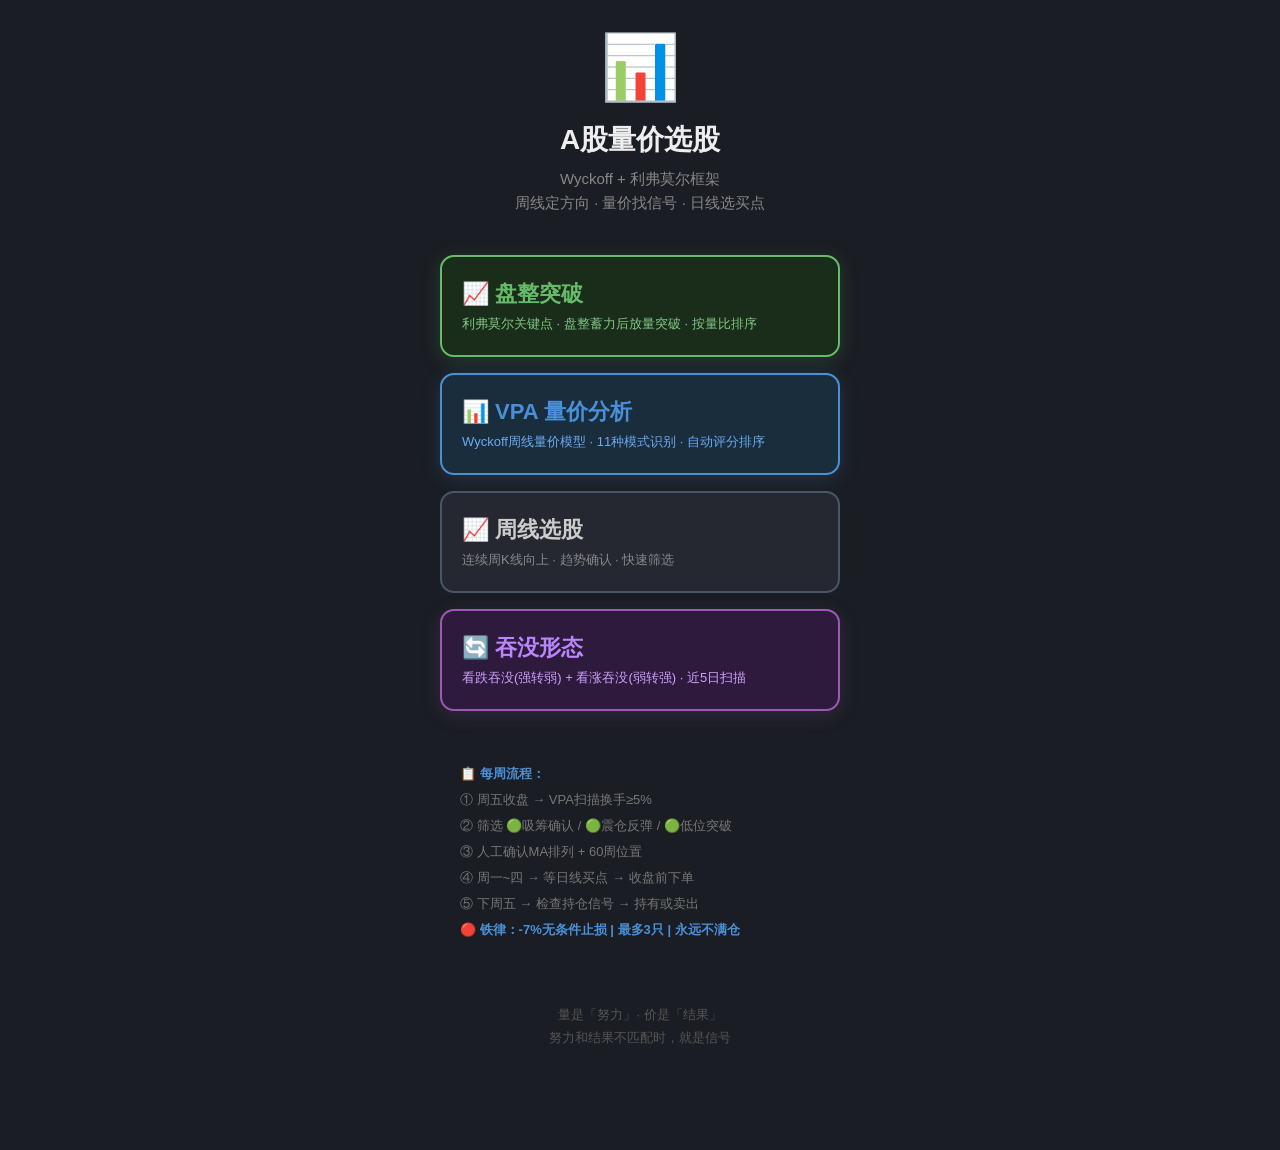
==== commit a36876a7: "新增吞没形态页面: 看跌吞没+看涨吞没双向检测, 近5日扫描" ====
--- a/index.html
+++ b/index.html
@@ -55,6 +55,10 @@
         <p class="landing-sub">Wyckoff + 利弗莫尔框架<br>周线定方向 · 量价找信号 · 日线选买点</p>
 
         <div class="landing-btns">
+            <a href="breakout.html" class="landing-btn landing-btn-vpa" style="background:#1A2D1A;color:#66BB6A;border-color:#66BB6A;box-shadow:0 4px 20px rgba(102,187,106,0.2);">
+                📈 盘整突破
+                <span class="landing-btn-desc" style="color:#81C784;">利弗莫尔关键点 · 盘整蓄力后放量突破 · 按量比排序</span>
+            </a>
             <a href="vpa.html" class="landing-btn landing-btn-vpa">
                 📊 VPA 量价分析
                 <span class="landing-btn-desc">Wyckoff周线量价模型 · 11种模式识别 · 自动评分排序</span>
@@ -62,6 +66,10 @@
             <a href="weekly.html" class="landing-btn landing-btn-weekly">
                 📈 周线选股
                 <span class="landing-btn-desc">连续周K线向上 · 趋势确认 · 快速筛选</span>
+            </a>
+            <a href="reversal.html" class="landing-btn" style="background:#2D1A3D;color:#BB86FC;border:2px solid #9B59B6;box-shadow:0 4px 20px rgba(155,89,182,0.2);">
+                🔄 吞没形态
+                <span class="landing-btn-desc" style="color:#CFA0FC;">看跌吞没(强转弱) + 看涨吞没(弱转强) · 近5日扫描</span>
             </a>
         </div>
     </div>
--- a/css/style.css
+++ b/css/style.css
@@ -33,16 +33,17 @@
 
 /* ===== 模式切换 ===== */
 .mode-switch {
-    display: flex; gap: 10px; background: #1A1D23;
-    padding: 10px 12px;
+    display: flex; gap: 6px; background: #1A1D23;
+    padding: 10px 8px;
 }
 .mode-tab {
-    flex: 1; padding: 24px 0; text-align: center;
-    font-size: 33px; font-weight: 800; text-decoration: none;
-    border-radius: 14px; border: 2px solid #4A5568;
+    flex: 1; padding: 16px 4px; text-align: center;
+    font-size: 15px; font-weight: 800; text-decoration: none;
+    border-radius: 12px; border: 2px solid #4A5568;
     background: #252830; color: #777;
     transition: all 0.2s;
     box-shadow: 0 2px 8px rgba(0,0,0,0.3);
+    line-height: 1.3;
 }
 .mode-tab.active {
     background: #4A90D9; color: #fff;
